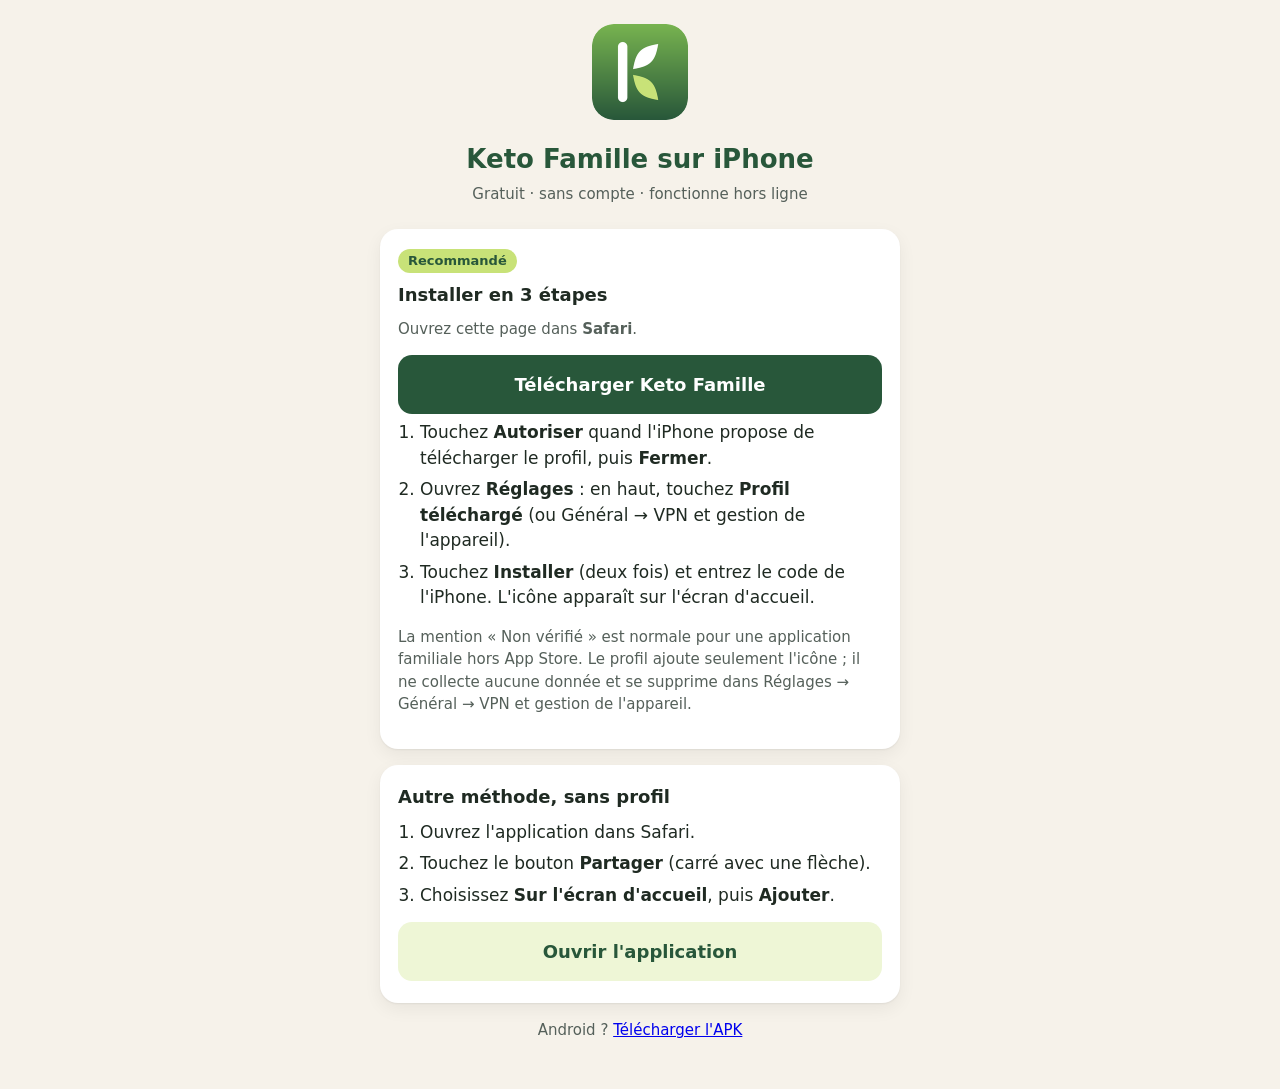
==== app/assets/www/iphone.html @ 6cb1da16 "iPhone: downloadable install profile (web clip) and install page Co-Authored-By: Claude Opus 5.5 <no" ====
<!doctype html>
<html lang="fr">
<head>
<meta charset="utf-8">
<meta name="viewport" content="width=device-width, initial-scale=1, viewport-fit=cover">
<meta name="theme-color" content="#28573a">
<title>Installer Keto Famille sur iPhone</title>
<link rel="apple-touch-icon" href="apple-touch-icon.png">
<style>
  :root { --green:#28573a; --bg:#f6f2ea; --ink:#1f2a22; --muted:#55605a; }
  * { box-sizing: border-box; }
  body { margin:0; background:var(--bg); color:var(--ink); font:17px/1.5 system-ui,-apple-system,"Segoe UI",Roboto,sans-serif;
    padding: calc(24px + env(safe-area-inset-top)) 20px calc(32px + env(safe-area-inset-bottom)); }
  main { max-width: 520px; margin: 0 auto; }
  header { text-align:center; margin-bottom: 24px; }
  header img { width: 96px; height: 96px; border-radius: 22px; }
  h1 { font-size: 26px; margin: 12px 0 4px; color: var(--green); }
  .card { background:#fff; border-radius:18px; padding:18px; margin-bottom:16px; box-shadow:0 1px 2px rgba(0,0,0,.06),0 6px 18px rgba(0,0,0,.06); }
  h2 { font-size: 18px; margin: 0 0 10px; }
  ol { margin: 0; padding-left: 22px; } li { margin: 6px 0; }
  .btn { display:block; text-align:center; background:var(--green); color:#fff; text-decoration:none; font-weight:700;
    border-radius:14px; padding:16px; margin: 14px 0 4px; font-size:18px; }
  .btn.light { background:#eef6d6; color:var(--green); }
  .muted { color: var(--muted); font-size: 15px; }
  .tag { display:inline-block; background:#c8e278; color:var(--green); font-weight:700; font-size:13px; border-radius:999px; padding:2px 10px; }
</style>
</head>
<body>
<main>
  <header>
    <img src="icon-192.png" alt="">
    <h1>Keto Famille sur iPhone</h1>
    <div class="muted">Gratuit · sans compte · fonctionne hors ligne</div>
  </header>

  <div class="card">
    <span class="tag">Recommandé</span>
    <h2 style="margin-top:8px">Installer en 3 étapes</h2>
    <p class="muted" style="margin-top:0">Ouvrez cette page dans <b>Safari</b>.</p>
    <a class="btn" href="KetoFamille.mobileconfig">Télécharger Keto Famille</a>
    <ol>
      <li>Touchez <b>Autoriser</b> quand l'iPhone propose de télécharger le profil, puis <b>Fermer</b>.</li>
      <li>Ouvrez <b>Réglages</b> : en haut, touchez <b>Profil téléchargé</b> (ou Général → VPN et gestion de l'appareil).</li>
      <li>Touchez <b>Installer</b> (deux fois) et entrez le code de l'iPhone. L'icône apparaît sur l'écran d'accueil.</li>
    </ol>
    <p class="muted">La mention « Non vérifié » est normale pour une application familiale hors App Store. Le profil ajoute seulement l'icône ; il ne collecte aucune donnée et se supprime dans Réglages → Général → VPN et gestion de l'appareil.</p>
  </div>

  <div class="card">
    <h2>Autre méthode, sans profil</h2>
    <ol>
      <li>Ouvrez l'application dans Safari.</li>
      <li>Touchez le bouton <b>Partager</b> (carré avec une flèche).</li>
      <li>Choisissez <b>Sur l'écran d'accueil</b>, puis <b>Ajouter</b>.</li>
    </ol>
    <a class="btn light" href="./">Ouvrir l'application</a>
  </div>

  <p class="muted" style="text-align:center">Android ? <a href="https://github.com/drissguessous/keto/raw/main/telechargement/KetoFamille.apk">Télécharger l'APK</a></p>
</main>
</body>
</html>
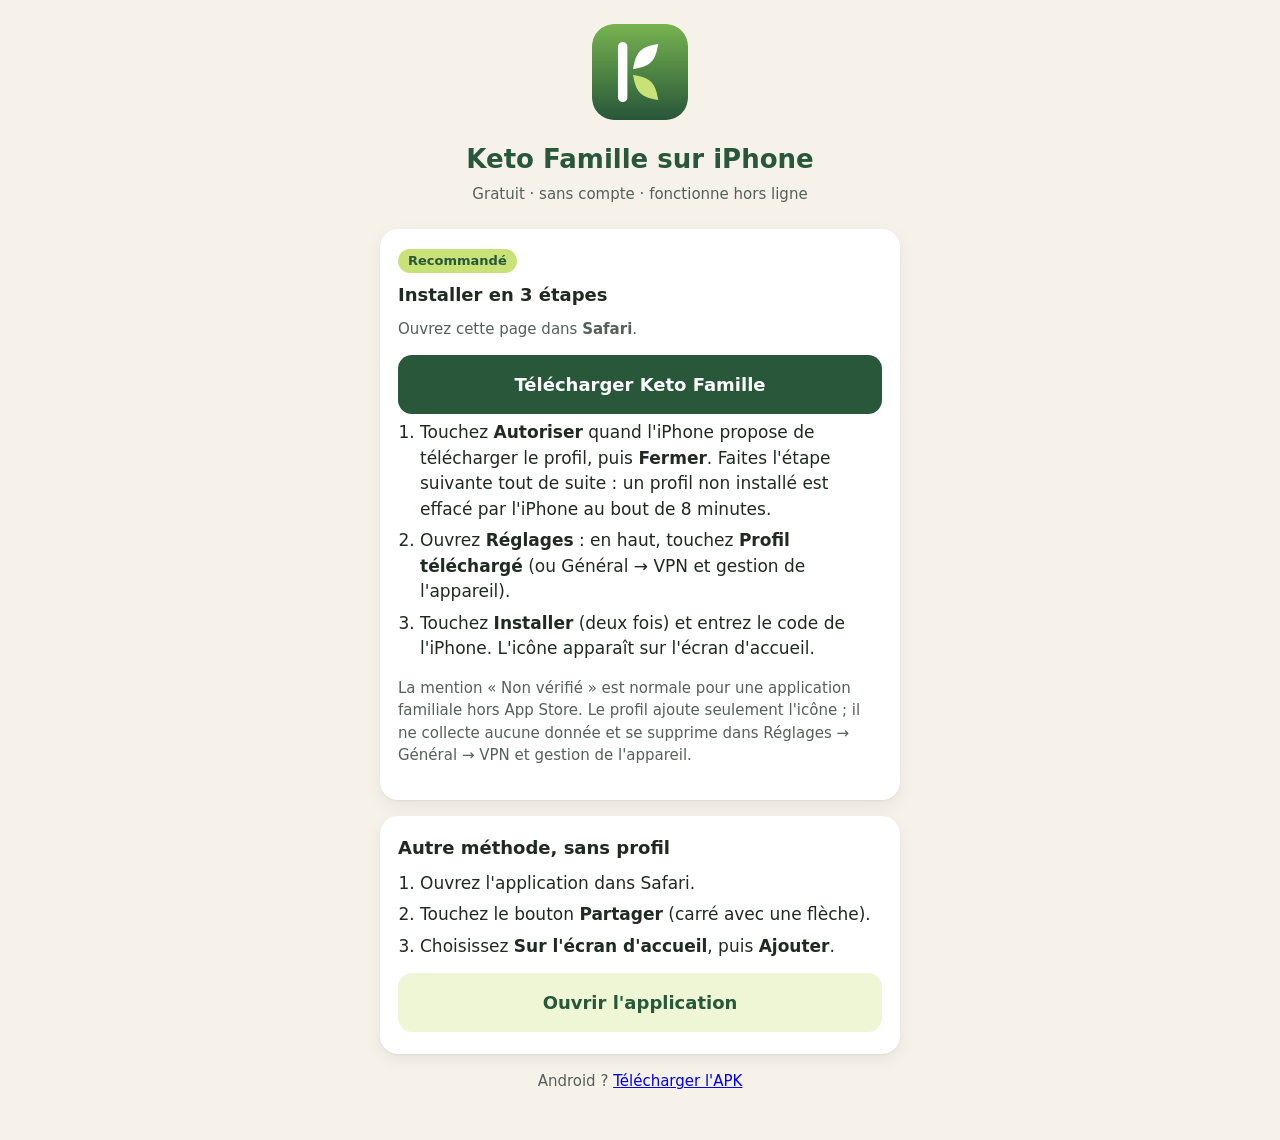
==== commit 248e024e: "v1.4.1: minor fixes from release review Android - Adaptive launcher icon (Android 8+), cream backgro" ====
--- a/app/assets/www/iphone.html
+++ b/app/assets/www/iphone.html
@@ -39,7 +39,7 @@
     <p class="muted" style="margin-top:0">Ouvrez cette page dans <b>Safari</b>.</p>
     <a class="btn" href="KetoFamille.mobileconfig">Télécharger Keto Famille</a>
     <ol>
-      <li>Touchez <b>Autoriser</b> quand l'iPhone propose de télécharger le profil, puis <b>Fermer</b>.</li>
+      <li>Touchez <b>Autoriser</b> quand l'iPhone propose de télécharger le profil, puis <b>Fermer</b>. Faites l'étape suivante tout de suite : un profil non installé est effacé par l'iPhone au bout de 8 minutes.</li>
       <li>Ouvrez <b>Réglages</b> : en haut, touchez <b>Profil téléchargé</b> (ou Général → VPN et gestion de l'appareil).</li>
       <li>Touchez <b>Installer</b> (deux fois) et entrez le code de l'iPhone. L'icône apparaît sur l'écran d'accueil.</li>
     </ol>
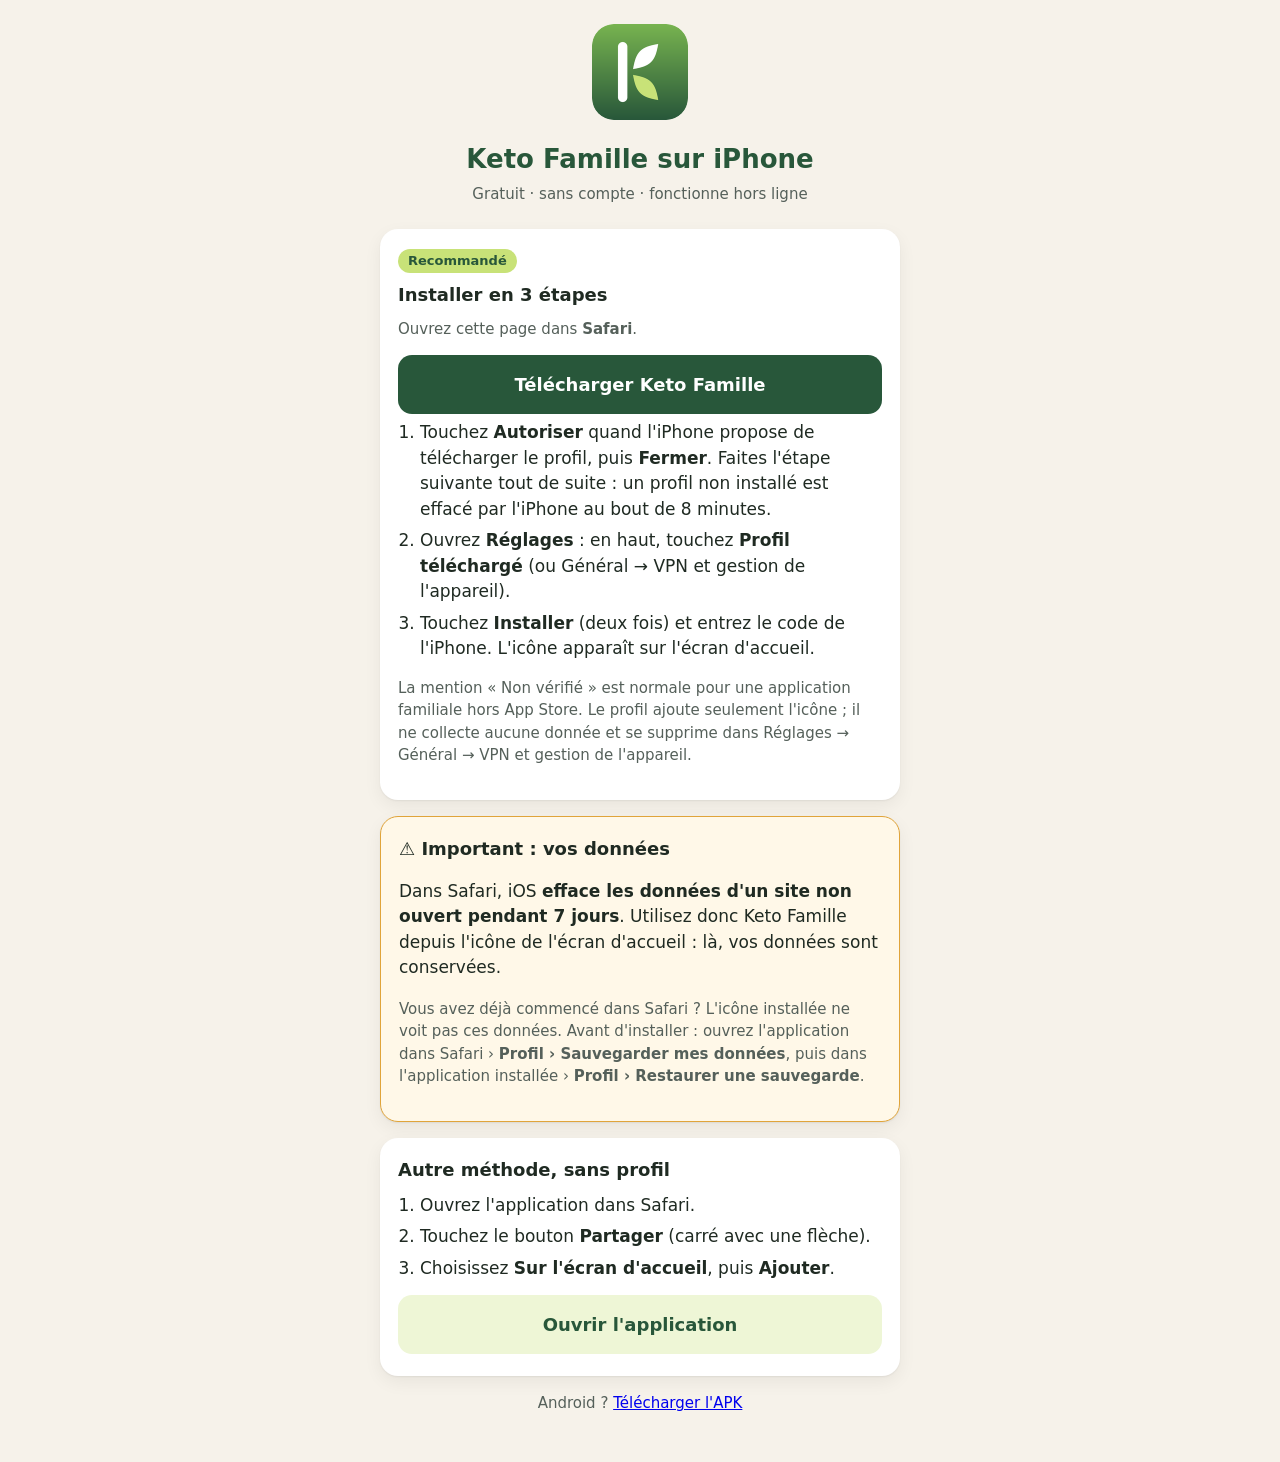
==== commit d7d887ef: "v1.4.2: protect iPhone users from Safari's 7-day data deletion - Safari (iOS, not installed): warnin" ====
--- a/app/assets/www/iphone.html
+++ b/app/assets/www/iphone.html
@@ -46,6 +46,12 @@
     <p class="muted">La mention « Non vérifié » est normale pour une application familiale hors App Store. Le profil ajoute seulement l'icône ; il ne collecte aucune donnée et se supprime dans Réglages → Général → VPN et gestion de l'appareil.</p>
   </div>
 
+  <div class="card" style="border:1.5px solid #e0a43a;background:#fff8e8">
+    <h2>⚠️ Important : vos données</h2>
+    <p>Dans Safari, iOS <b>efface les données d'un site non ouvert pendant 7 jours</b>. Utilisez donc Keto Famille depuis l'icône de l'écran d'accueil : là, vos données sont conservées.</p>
+    <p class="muted">Vous avez déjà commencé dans Safari ? L'icône installée ne voit pas ces données. Avant d'installer : ouvrez l'application dans Safari › <b>Profil › Sauvegarder mes données</b>, puis dans l'application installée › <b>Profil › Restaurer une sauvegarde</b>.</p>
+  </div>
+
   <div class="card">
     <h2>Autre méthode, sans profil</h2>
     <ol>
